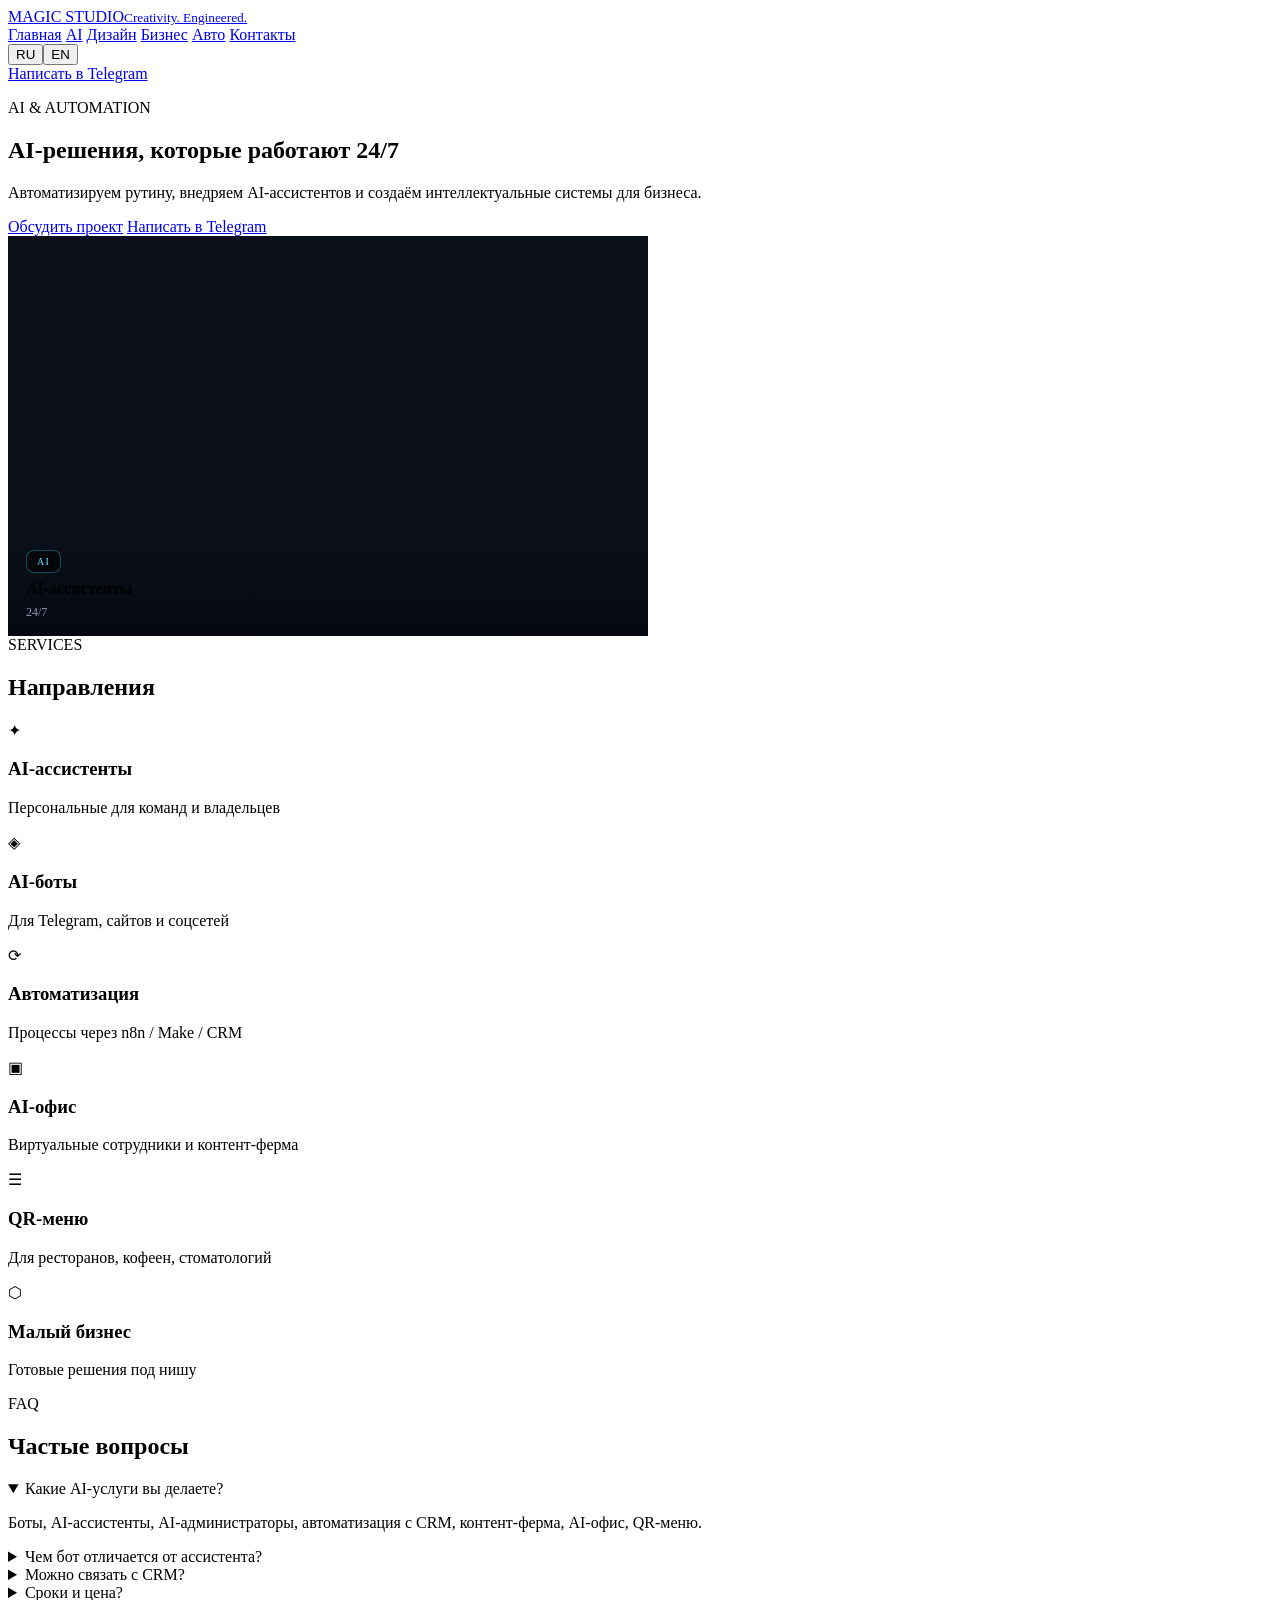
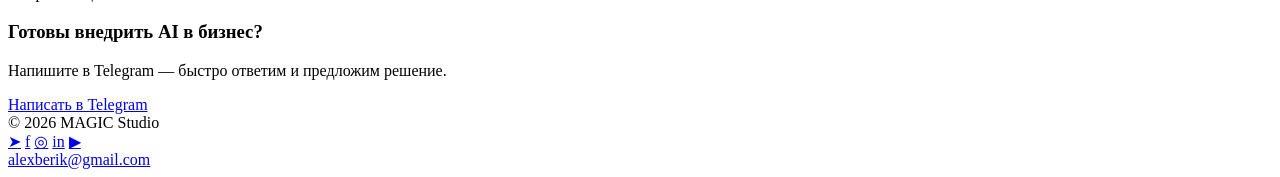
==== ai/index.html @ cac50cff "Index/AI/Contacts: hero tags bottom-left before title text" ====
<!DOCTYPE html>
<html lang="ru">
<head>
<meta charset="utf-8">
<meta name="viewport" content="width=device-width,initial-scale=1">
<title>AI & Automation — MAGIC Studio | Тбилиси</title>
<meta name="description" content="AI-ассистенты, боты, автоматизация, AI-офис, QR-меню.">
<link rel="canonical" href="https://alexberik.github.io/magic_studio/ai/">
<meta name="theme-color" content="#050810">
<link href="https://fonts.googleapis.com/css2?family=Inter:wght@400;500;600;700&display=swap" rel="stylesheet">
<link rel="stylesheet" href="../assets/css/studio.css">
<link rel="stylesheet" href="../assets/css/themes.css">
<link rel="stylesheet" href="../assets/css/site-polish.css?v=20261029-3">
<style id="hero-photo-fix">
.visual.photo{
  position:relative;padding:0;min-height:0;
  aspect-ratio:16/10;max-height:400px;overflow:hidden;background:#0a0f1a;
}
.visual.photo img{
  position:absolute;inset:0;width:100%;height:100%;
  object-fit:cover;display:block;
}
.visual.photo .visual-inner{
  position:absolute;left:0;right:0;bottom:0;z-index:2;
  background:linear-gradient(transparent 15%,rgba(5,8,16,.92));
  padding:20px 18px 16px;
  min-height:0;height:auto;
  display:flex;flex-direction:column;align-items:flex-start;gap:6px;
  justify-content:flex-end;
}
.visual.photo .visual-tag{
  position:static !important;
  top:auto !important;left:auto !important;
  display:inline-block;
  font-size:10px;letter-spacing:.14em;text-transform:uppercase;
  background:rgba(0,0,0,.55);border:1px solid rgba(34,211,238,.35);
  padding:5px 10px;border-radius:8px;color:#67e8f9;
  margin:0;
}
.visual.photo .visual-title{font-size:16px;font-weight:650;margin:0;line-height:1.25}
.visual.photo .visual-sub{font-size:12px;color:#8b95a8;margin:0}
@media(max-width:900px){
  .visual.photo{max-height:280px;aspect-ratio:16/11}
}
</style>
</head>
<body data-theme="ai">
<header class="site-header">
  <div class="wrap nav">
    <a class="logo" href="../"><span class="logo-mark" aria-hidden="true"><span></span></span><div>MAGIC STUDIO<small data-i18n="tagline">Creativity. Engineered.</small></div></a>
    <nav class="nav-links">
      <a href="../" data-i18n="nav_home">Главная</a>
      <a href="../ai/" class="active" data-i18n="nav_ai">AI</a>
      <a href="../design/" data-i18n="nav_design">Дизайн</a>
      <a href="../business/" data-i18n="nav_biz">Бизнес</a>
      <a href="../auto/" data-i18n="nav_auto">Авто</a>
      <a href="../contacts/" data-i18n="nav_contacts">Контакты</a>
    </nav>
    <div class="nav-right">
      <div class="lang"><button type="button" data-lang="ru" class="active">RU</button><button type="button" data-lang="en">EN</button></div>
      <a class="btn btn-primary btn-tg" href="https://t.me/alex_berik" target="_blank" rel="noopener" data-i18n="btn_tg">Написать в Telegram</a>
    </div>
  </div>
</header>
<main class="wrap">
  <section class="hero">
    <div>
      <p class="eyebrow" data-i18n="ai_eye">AI & AUTOMATION</p>
      <h1 data-i18n="ai_h1">AI-решения, которые работают 24/7</h1>
      <p class="lead" data-i18n="ai_lead">Автоматизируем рутину, внедряем AI-ассистентов и создаём интеллектуальные системы для бизнеса.</p>
      <div class="hero-cta">
        <a class="btn btn-primary" href="../contacts/" data-i18n="cta_project">Обсудить проект</a>
        <a class="btn btn-ghost" href="https://t.me/alex_berik" target="_blank" rel="noopener" data-i18n="btn_tg">Написать в Telegram</a>
      </div>
    </div>
    <div class="visual photo" aria-hidden="true">
      <img src="../assets/img/hero-ai.jpg" alt="" width="1100" height="600" loading="eager" style="object-position:center" onerror="this.style.opacity=0">
      <div class="visual-inner">
        <span class="visual-tag">AI</span>
        <div class="visual-title">AI-ассистенты</div>
        <div class="visual-sub">24/7</div>
      </div>
    </div>
  </section>
  <section class="section">
    <div class="section-label">SERVICES</div>
    <h2 data-i18n="services">Направления</h2>
    <div class="grid-3">
      <div class="card"><div class="icon">✦</div><h3 data-i18n="ai_s1">AI-ассистенты</h3><p data-i18n="ai_s1p">Персональные для команд и владельцев</p></div>
      <div class="card"><div class="icon">◈</div><h3 data-i18n="ai_s2">AI-боты</h3><p data-i18n="ai_s2p">Для Telegram, сайтов и соцсетей</p></div>
      <div class="card"><div class="icon">⟳</div><h3 data-i18n="ai_s3">Автоматизация</h3><p data-i18n="ai_s3p">Процессы через n8n / Make / CRM</p></div>
      <div class="card"><div class="icon">▣</div><h3 data-i18n="ai_s4">AI-офис</h3><p data-i18n="ai_s4p">Виртуальные сотрудники и контент-ферма</p></div>
      <div class="card"><div class="icon">☰</div><h3 data-i18n="ai_s5">QR-меню</h3><p data-i18n="ai_s5p">Для ресторанов, кофеен, стоматологий</p></div>
      <div class="card"><div class="icon">⬡</div><h3 data-i18n="ai_s6">Малый бизнес</h3><p data-i18n="ai_s6p">Готовые решения под нишу</p></div>
    </div>
  </section>
  <section class="section">
    <div class="section-label">FAQ</div>
    <h2 data-i18n="faq_title">Частые вопросы</h2>
    <div class="faq">
      <details open><summary data-i18n="faq_ai_q1">Какие AI-услуги вы делаете?</summary><p data-i18n="faq_ai_a1">Боты, AI-ассистенты, AI-администраторы, автоматизация с CRM, контент-ферма, AI-офис, QR-меню.</p></details>
      <details><summary data-i18n="faq_ai_q2">Чем бот отличается от ассистента?</summary><p data-i18n="faq_ai_a2">Бот — сценарии. Ассистент — ответы и черновики. Администратор — CRM и эскалация.</p></details>
      <details><summary data-i18n="faq_ai_q3">Можно связать с CRM?</summary><p data-i18n="faq_ai_a3">Да: заявка → квалификация → CRM → уведомление.</p></details>
      <details><summary data-i18n="faq_ai_q4">Сроки и цена?</summary><p data-i18n="faq_ai_a4">Простой сценарий — от нескольких дней. Оценка после брифа в Telegram.</p></details>
    </div>
  </section>
  <div class="cta-band">
    <div><h3 data-i18n="ai_cta">Готовы внедрить AI в бизнес?</h3><p data-i18n="cta_p">Напишите в Telegram — быстро ответим и предложим решение.</p></div>
    <a class="btn btn-primary btn-tg" href="https://t.me/alex_berik" target="_blank" rel="noopener" data-i18n="btn_tg">Написать в Telegram</a>
  </div>
</main>
<footer class="site-footer wrap">
  <div>© 2026 MAGIC Studio</div>
  <div class="socials">
    <a href="https://t.me/alex_berik" target="_blank" rel="noopener" aria-label="Telegram">➤</a>
    <a href="https://www.facebook.com/magicAIsoft" target="_blank" rel="noopener" aria-label="Facebook">f</a>
    <a href="https://www.instagram.com/alex__good_man/" target="_blank" rel="noopener" aria-label="Instagram">◎</a>
    <a href="https://www.linkedin.com/in/oleg-beriashvili/" target="_blank" rel="noopener" aria-label="LinkedIn">in</a>
    <a href="https://www.youtube.com/@alexberik" target="_blank" rel="noopener" aria-label="YouTube">▶</a>
  </div>
  <div><a href="mailto:alexberik@gmail.com">alexberik@gmail.com</a></div>
</footer>
<script src="../assets/js/i18n.js"></script>
</body>
</html>
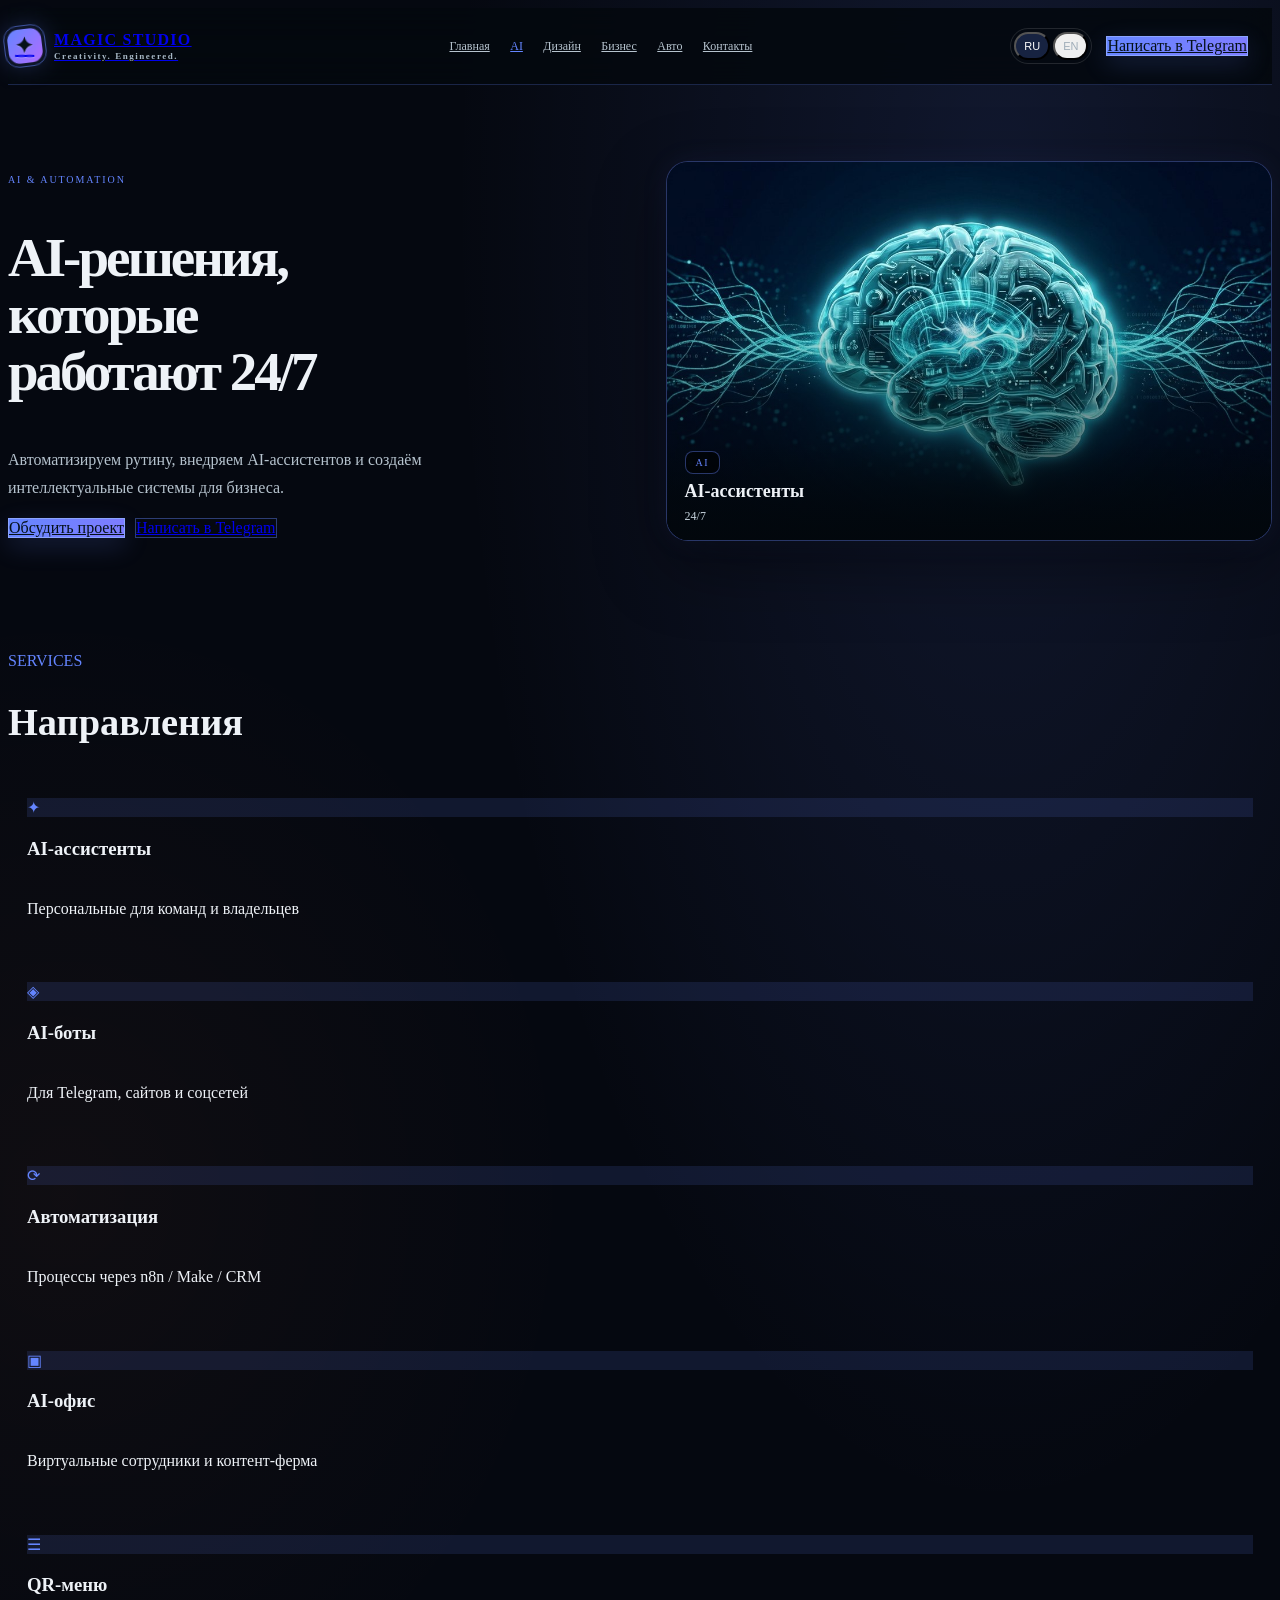
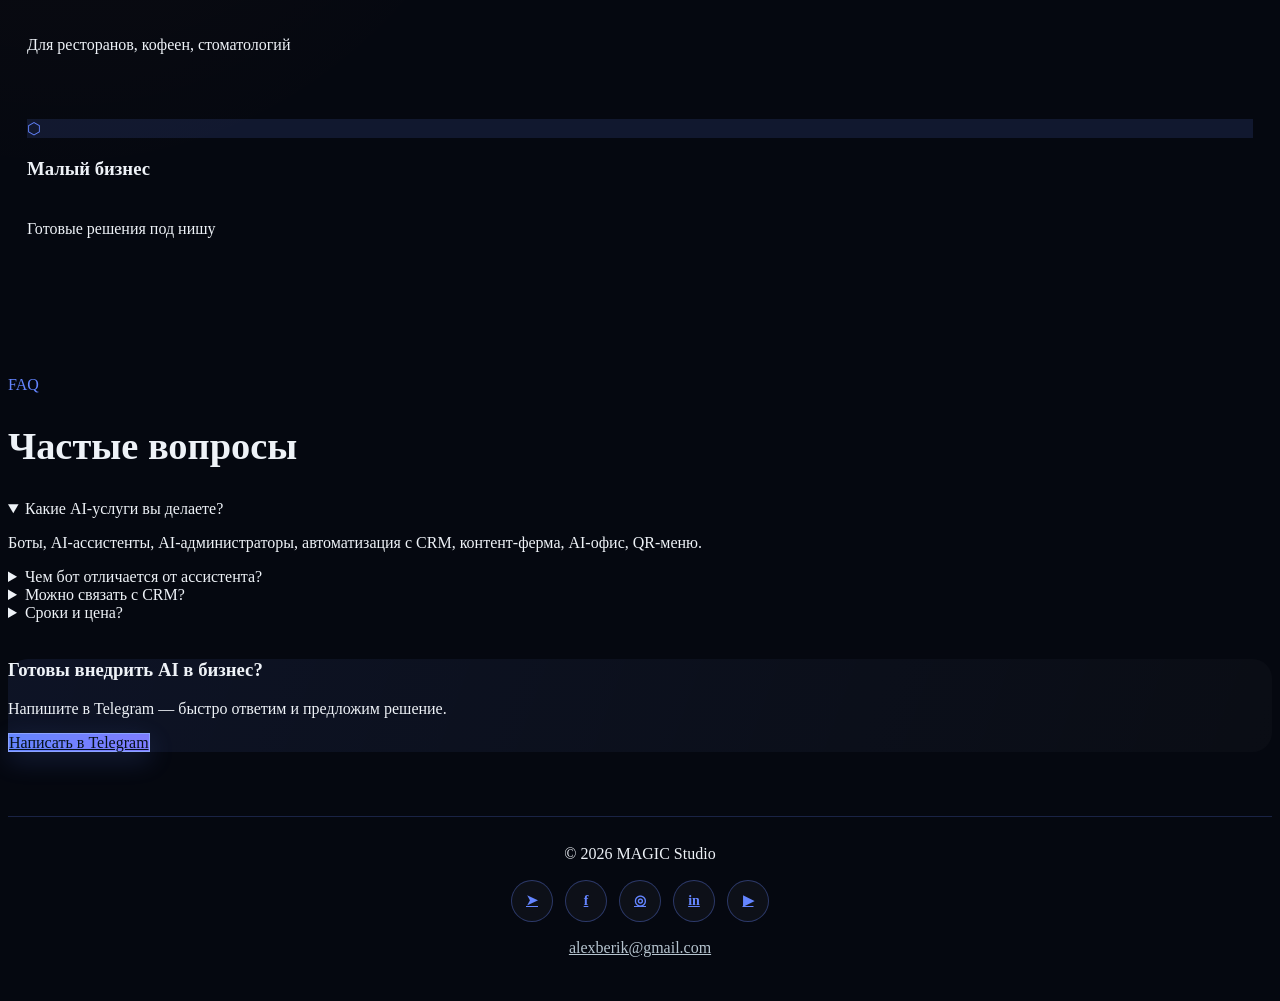
==== commit dcc38eef: "Cache-bust site-polish so hero photo fix deploys" ====
--- a/ai/index.html
+++ b/ai/index.html
@@ -10,7 +10,7 @@
 <link href="https://fonts.googleapis.com/css2?family=Inter:wght@400;500;600;700&display=swap" rel="stylesheet">
 <link rel="stylesheet" href="../assets/css/studio.css">
 <link rel="stylesheet" href="../assets/css/themes.css">
-<link rel="stylesheet" href="../assets/css/site-polish.css?v=20261029-3">
+<link rel="stylesheet" href="../assets/css/site-polish.css?v=20261101-1">
 <style id="hero-photo-fix">
 .visual.photo{
   position:relative;padding:0;min-height:0;
--- a/assets/css/site-polish.css
+++ b/assets/css/site-polish.css
@@ -0,0 +1,141 @@
+/* MAGIC Studio site polish: balanced layout, page-specific colors, photo-led hero. */
+:root{--magic-cyan:#00d9ff;--magic-copper:#ff8a3d;--magic-max:1240px}
+body{background:radial-gradient(ellipse at 78% 8%,color-mix(in srgb,var(--page-accent) 13%,transparent),transparent 34rem),radial-gradient(ellipse at 5% 46%,rgba(255,138,61,.045),transparent 32rem),var(--bg,#050810);color:var(--text,#eef2f7)}
+body[data-theme="hub"]{--page-accent:#00d9ff;--page-accent2:#ff8a3d;--page-glow:rgba(0,217,255,.12)}
+body[data-theme="ai"]{--page-accent:#6485ff;--page-accent2:#b06cff;--page-glow:rgba(82,104,255,.16)}
+body[data-theme="design"]{--page-accent:#ff9a52;--page-accent2:#ff4f8b;--page-glow:rgba(255,118,73,.12)}
+body[data-theme="business"]{--page-accent:#b49aff;--page-accent2:#f2bf72;--page-glow:rgba(153,112,255,.14)}
+body[data-theme="auto"]{--page-accent:#4de0c4;--page-accent2:#ffb05e;--page-glow:rgba(48,210,184,.13)}
+body[data-theme="contacts"]{--page-accent:#00d9ff;--page-accent2:#7c8dff;--page-glow:rgba(0,217,255,.13)}
+.site-header{position:sticky;top:0;z-index:50;background:rgba(4,8,14,.88);backdrop-filter:blur(18px);border-bottom:1px solid color-mix(in srgb,var(--page-accent) 24%,transparent)}
+.site-header .nav{max-width:var(--magic-max);min-height:76px;display:flex;align-items:center;justify-content:space-between;gap:24px}
+.logo{display:flex;align-items:center;gap:12px;flex-shrink:0;letter-spacing:.08em;font-weight:800}
+.logo-mark{width:34px;height:34px;display:grid;place-items:center;position:relative;flex-shrink:0;border-radius:11px;background:linear-gradient(135deg,var(--page-accent),var(--page-accent2));box-shadow:0 0 26px color-mix(in srgb,var(--page-accent) 35%,transparent);transform:rotate(-7deg)}
+.logo-mark::before{content:"✦";color:#061018;font-size:22px;line-height:1;transform:rotate(7deg);text-shadow:0 1px rgba(255,255,255,.25)}
+.logo-mark::after{content:"";position:absolute;inset:-4px;border:1px solid color-mix(in srgb,var(--page-accent) 55%,transparent);border-radius:14px}
+.logo-mark span{display:none}
+.logo small{display:block;font-size:9px;letter-spacing:.17em;color:#a6b7c4;margin-top:2px}
+.nav-links{display:flex;align-items:center;justify-content:center;gap:clamp(10px,1.6vw,23px);flex:1}
+.nav-links a{font-size:12px;color:#b6c3ce;white-space:nowrap;transition:color .2s}
+.nav-links a:hover,.nav-links a.active{color:var(--page-accent)}
+.nav-right{display:flex;align-items:center;gap:14px;flex-shrink:0}
+.lang{display:flex;gap:3px;padding:3px;border:1px solid rgba(255,255,255,.12);border-radius:999px}
+.lang button{padding:6px 8px;border-radius:999px;font-size:11px;color:#9eacb8}
+.lang button.active{background:color-mix(in srgb,var(--page-accent) 20%,transparent);color:#fff}
+.btn-primary{background:linear-gradient(110deg,var(--page-accent),color-mix(in srgb,var(--page-accent) 65%,var(--page-accent2)))!important;color:#041018!important;border:1px solid color-mix(in srgb,var(--page-accent) 75%,white)!important;box-shadow:0 8px 26px color-mix(in srgb,var(--page-accent) 19%,transparent)!important}
+.btn-ghost{border:1px solid color-mix(in srgb,var(--page-accent) 42%,transparent)!important}
+.hero{display:grid;grid-template-columns:minmax(0,1fr) minmax(0,1fr);align-items:center;gap:clamp(26px,4vw,58px);padding:clamp(44px,6vw,76px) 0 34px}
+.hero>div:first-child{min-width:0}
+.hero h1,.hero h1[data-i18n]{font-size:clamp(36px,4.3vw,62px);line-height:1.03;letter-spacing:-.055em;max-width:13ch}
+.hero h1 em{color:var(--page-accent);background:none;-webkit-text-fill-color:currentColor}
+.eyebrow{color:var(--page-accent);font-size:10px;letter-spacing:.19em}
+.lead{font-size:clamp(14px,1.25vw,17px);line-height:1.75;max-width:55ch;color:#b5c2cd}
+.hero-cta{display:flex;gap:10px;flex-wrap:wrap}
+.visual{min-width:0;min-height:0;aspect-ratio:16/10;max-height:440px;border-radius:22px;border:1px solid color-mix(in srgb,var(--page-accent) 34%,transparent);overflow:hidden;position:relative;background-color:#0a1018;background-size:cover;background-position:center;box-shadow:0 24px 70px rgba(0,0,0,.42),0 0 28px color-mix(in srgb,var(--page-accent) 8%,transparent)}
+.visual::before{content:"";position:absolute;inset:0;z-index:1;background:linear-gradient(180deg,rgba(2,8,14,.15) 40%,rgba(2,8,14,.55) 100%);pointer-events:none}
+.visual.photo img{
+  display:block!important;
+  position:absolute;
+  inset:0;
+  width:100%;
+  height:100%;
+  object-fit:cover;
+  object-position:center 25%;
+  z-index:0;
+}
+.visual-inner{position:absolute!important;left:0;right:0;bottom:0;z-index:2!important;min-height:0!important;height:auto!important;padding:34px 24px 20px!important;background:linear-gradient(transparent,rgba(2,7,12,.88))!important}
+.visual-tag{border-color:color-mix(in srgb,var(--page-accent) 40%,transparent)!important;color:var(--page-accent)!important}
+.visual-title{font-size:clamp(16px,1.8vw,23px)!important;font-weight:700}
+.visual-sub{color:#c5d2dc!important}
+.card,.feature,.stat,.cta-band,.faq details{border-color:color-mix(in srgb,var(--page-accent) 18%,rgba(255,255,255,.06))}
+.card .icon{color:var(--page-accent);background:color-mix(in srgb,var(--page-accent) 13%,transparent);border-color:color-mix(in srgb,var(--page-accent) 30%,transparent)}
+.card .more,.section-label{color:var(--page-accent)}
+.section{padding:clamp(48px,6vw,78px) 0 18px}
+.section h2{font-size:clamp(28px,3vw,42px);line-height:1.12}
+.grid-5,.grid-4,.grid-3,.grid-2,.features,.stats,.steps{align-items:stretch}
+.grid-5{grid-template-columns:repeat(5,minmax(0,1fr));gap:14px}
+.grid-4{grid-template-columns:repeat(4,minmax(0,1fr));gap:14px}
+.grid-3{grid-template-columns:repeat(3,minmax(0,1fr));gap:14px}
+.grid-2{grid-template-columns:repeat(2,minmax(0,1fr));gap:14px}
+.card{display:flex;flex-direction:column;min-width:0;min-height:100%;padding:22px 19px;border-radius:17px}
+.card h3{line-height:1.35}
+.card p{line-height:1.65}
+.card .more{margin-top:auto;padding-top:14px}
+.stats{gap:14px}
+.stat{padding:20px 12px}
+.cta-band{border-radius:20px;background:linear-gradient(110deg,color-mix(in srgb,var(--page-accent) 9%,transparent),rgba(255,255,255,.02));gap:22px}
+.site-footer{margin-top:64px;padding:28px 0 36px;display:grid;grid-template-columns:1fr;justify-items:center;gap:17px;text-align:center;border-top:1px solid color-mix(in srgb,var(--page-accent) 22%,transparent)}
+.site-footer .socials{display:flex;align-items:center;justify-content:center;gap:12px;flex-wrap:wrap}
+.site-footer .socials a{display:grid;place-items:center;width:40px;height:40px;border-radius:50%;font-size:14px;font-weight:800;background:rgba(255,255,255,.035);border:1px solid color-mix(in srgb,var(--page-accent) 35%,transparent);color:var(--page-accent);transition:transform .2s,background .2s}
+.site-footer .socials a:hover{transform:translateY(-3px);background:color-mix(in srgb,var(--page-accent) 14%,transparent)}
+.site-footer>div:last-child a{color:#b6c4cf}
+@media(max-width:1050px){.site-header .nav{gap:14px}.nav-links{gap:12px}.nav-right>.btn{font-size:11px;padding:10px 13px}.grid-5{grid-template-columns:repeat(3,minmax(0,1fr))}.hero{gap:28px}}
+@media(max-width:800px){.site-header{position:relative}.site-header .nav{flex-wrap:wrap;padding-top:13px;padding-bottom:13px}.nav-links{order:3;flex-basis:100%;justify-content:flex-start;overflow-x:auto;padding:5px 0}.hero{grid-template-columns:1fr;padding-top:36px}.hero h1{max-width:16ch}.visual{max-height:380px}.grid-5,.grid-4{grid-template-columns:repeat(2,minmax(0,1fr))}.grid-3{grid-template-columns:repeat(2,minmax(0,1fr))}}
+@media(max-width:520px){.site-header .nav{padding-left:17px;padding-right:17px;gap:10px}.logo{font-size:12px}.logo-mark{width:30px;height:30px}.nav-right{margin-left:auto;gap:7px}.nav-right>.btn{display:none}.nav-links{gap:16px}.nav-links a{font-size:12px}.hero{padding-top:28px}.hero h1{font-size:clamp(34px,10vw,46px)}.visual{aspect-ratio:4/3;max-height:300px}.grid-5,.grid-4,.grid-3,.grid-2,.features{grid-template-columns:1fr}.stats{grid-template-columns:repeat(2,minmax(0,1fr))}.section{padding-top:44px}.site-footer{margin-top:40px}.site-footer .socials{gap:9px}.site-footer .socials a{width:36px;height:36px}}
+@media(prefers-reduced-motion:reduce){*,*::before,*::after{animation:none!important;transition:none!important;scroll-behavior:auto!important}}
+
+/* === HERO PHOTO FIX (uploaded assets) === */
+.visual.photo{
+  position:relative;
+  padding:0;
+  min-height:0;
+  aspect-ratio:16/10;
+  max-height:440px;
+  overflow:hidden;
+  background:#0a1018;
+}
+.visual.photo::before{
+  z-index:1;
+  background:linear-gradient(180deg, transparent 35%, rgba(2,7,12,.85) 100%) !important;
+}
+.visual.photo img{
+  display:block !important;
+  position:absolute;
+  inset:0;
+  width:100%;
+  height:100%;
+  object-fit:cover;
+  object-position:center 25%;
+  z-index:0;
+}
+.visual.photo .visual-inner{
+  position:absolute !important;
+  left:0; right:0; bottom:0;
+  z-index:2 !important;
+  min-height:0 !important;
+  height:auto !important;
+  padding:20px 18px 16px !important;
+  display:flex !important;
+  flex-direction:column !important;
+  align-items:flex-start !important;
+  justify-content:flex-end !important;
+  gap:6px;
+  background:linear-gradient(transparent 10%, rgba(2,7,12,.9)) !important;
+}
+.visual.photo .visual-tag{
+  position:static !important;
+  top:auto !important;
+  left:auto !important;
+  display:inline-block !important;
+  margin:0 !important;
+  font-size:10px;
+  letter-spacing:.14em;
+  text-transform:uppercase;
+  background:rgba(0,0,0,.55);
+  border:1px solid color-mix(in srgb, var(--page-accent) 45%, transparent);
+  padding:5px 10px;
+  border-radius:8px;
+  color:var(--page-accent) !important;
+}
+.visual.photo .visual-title{
+  margin:0 !important;
+  font-size:clamp(15px,1.6vw,18px) !important;
+  line-height:1.25;
+}
+.visual.photo .visual-sub{
+  margin:0 !important;
+  font-size:12px;
+}
+.photo-home,.photo-ai,.photo-design,.photo-business,.photo-auto,.photo-contacts{
+  background-image:none !important;
+}
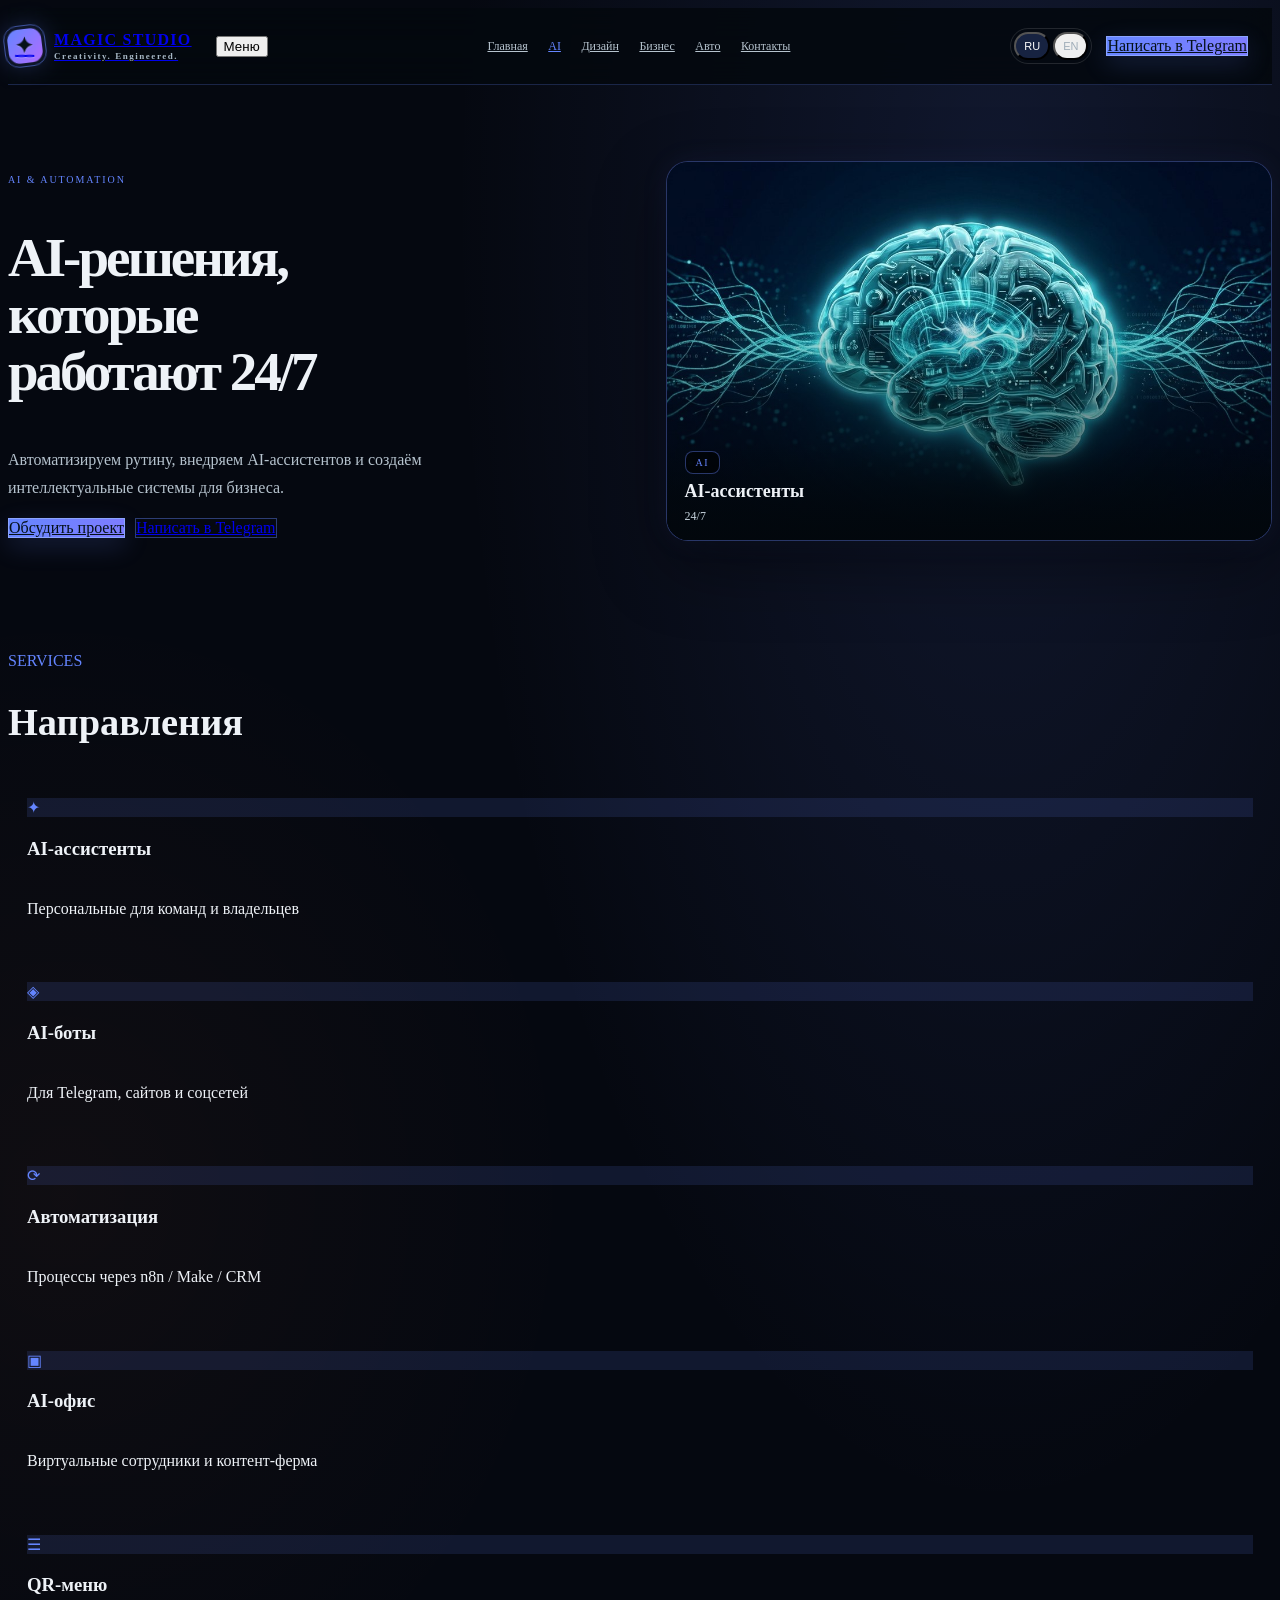
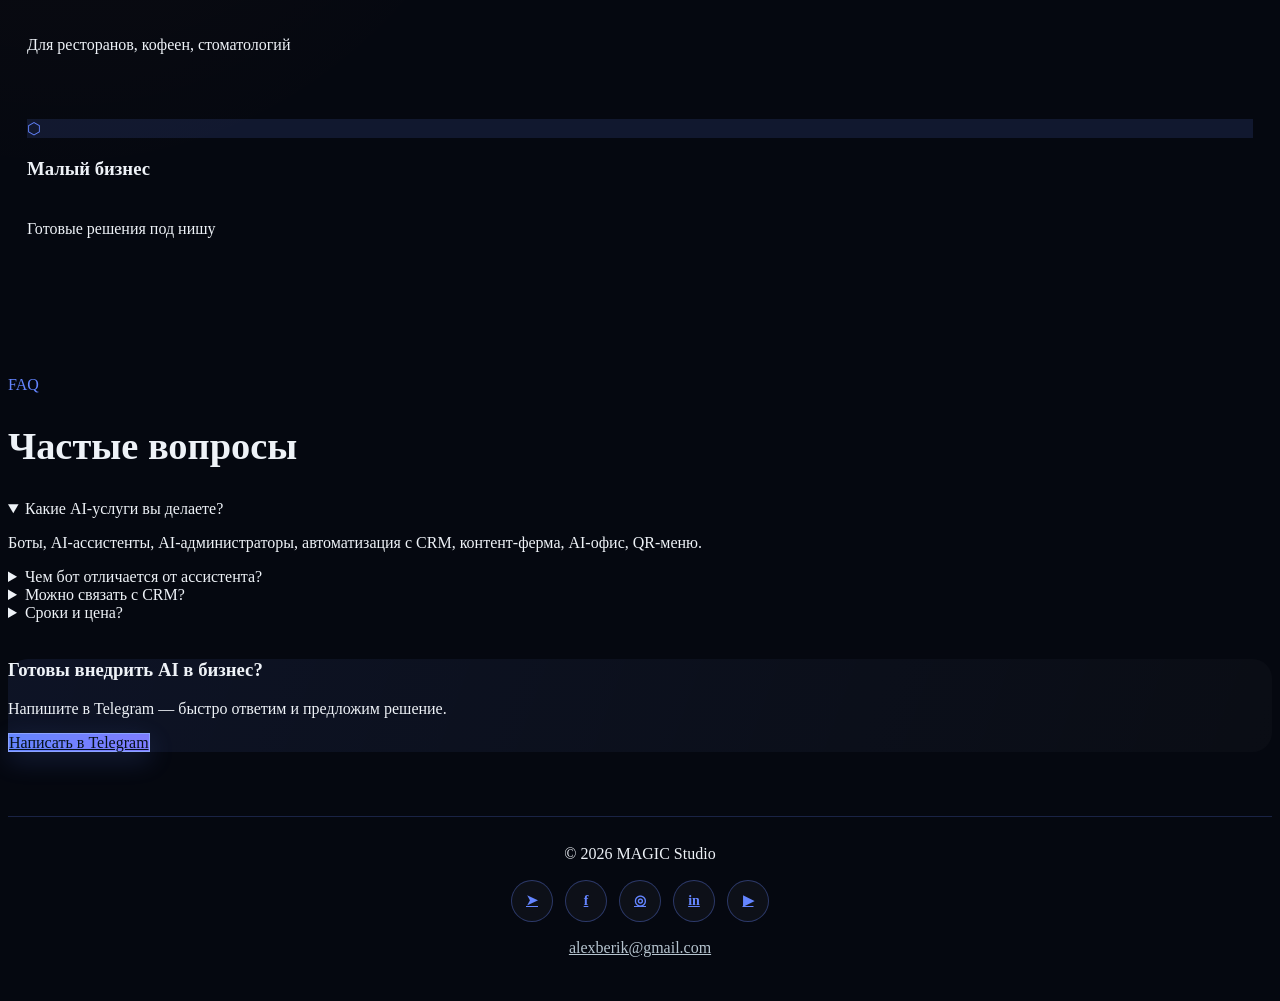
==== commit b0b99e68: "Add social metadata and mobile menu controls to all pages" ====
--- a/ai/index.html
+++ b/ai/index.html
@@ -6,6 +6,16 @@
 <title>AI & Automation — MAGIC Studio | Тбилиси</title>
 <meta name="description" content="AI-ассистенты, боты, автоматизация, AI-офис, QR-меню.">
 <link rel="canonical" href="https://alexberik.github.io/magic_studio/ai/">
+<meta property="og:type" content="website">
+<meta property="og:title" content="AI & Automation — MAGIC Studio | Тбилиси">
+<meta property="og:description" content="AI-ассистенты, боты, автоматизация, AI-офис, QR-меню.">
+<meta property="og:url" content="https://alexberik.github.io/magic_studio/ai/">
+<meta property="og:image" content="https://alexberik.github.io/magic_studio/og-image.jpg">
+<meta property="og:image:alt" content="MAGIC Studio — Creativity. Engineered.">
+<meta name="twitter:card" content="summary_large_image">
+<meta name="twitter:title" content="AI & Automation — MAGIC Studio | Тбилиси">
+<meta name="twitter:description" content="AI-ассистенты, боты, автоматизация, AI-офис, QR-меню.">
+<meta name="twitter:image" content="https://alexberik.github.io/magic_studio/og-image.jpg">
 <meta name="theme-color" content="#050810">
 <link href="https://fonts.googleapis.com/css2?family=Inter:wght@400;500;600;700&display=swap" rel="stylesheet">
 <link rel="stylesheet" href="../assets/css/studio.css">
@@ -48,7 +58,8 @@
 <header class="site-header">
   <div class="wrap nav">
     <a class="logo" href="../"><span class="logo-mark" aria-hidden="true"><span></span></span><div>MAGIC STUDIO<small data-i18n="tagline">Creativity. Engineered.</small></div></a>
-    <nav class="nav-links">
+    <button class="mobile-nav-toggle" type="button" aria-expanded="false" aria-controls="primary-navigation"><span class="mobile-nav-icon" aria-hidden="true"></span><span data-i18n="menu_open">Меню</span></button>
+    <nav class="nav-links" id="primary-navigation">
       <a href="../" data-i18n="nav_home">Главная</a>
       <a href="../ai/" class="active" data-i18n="nav_ai">AI</a>
       <a href="../design/" data-i18n="nav_design">Дизайн</a>
